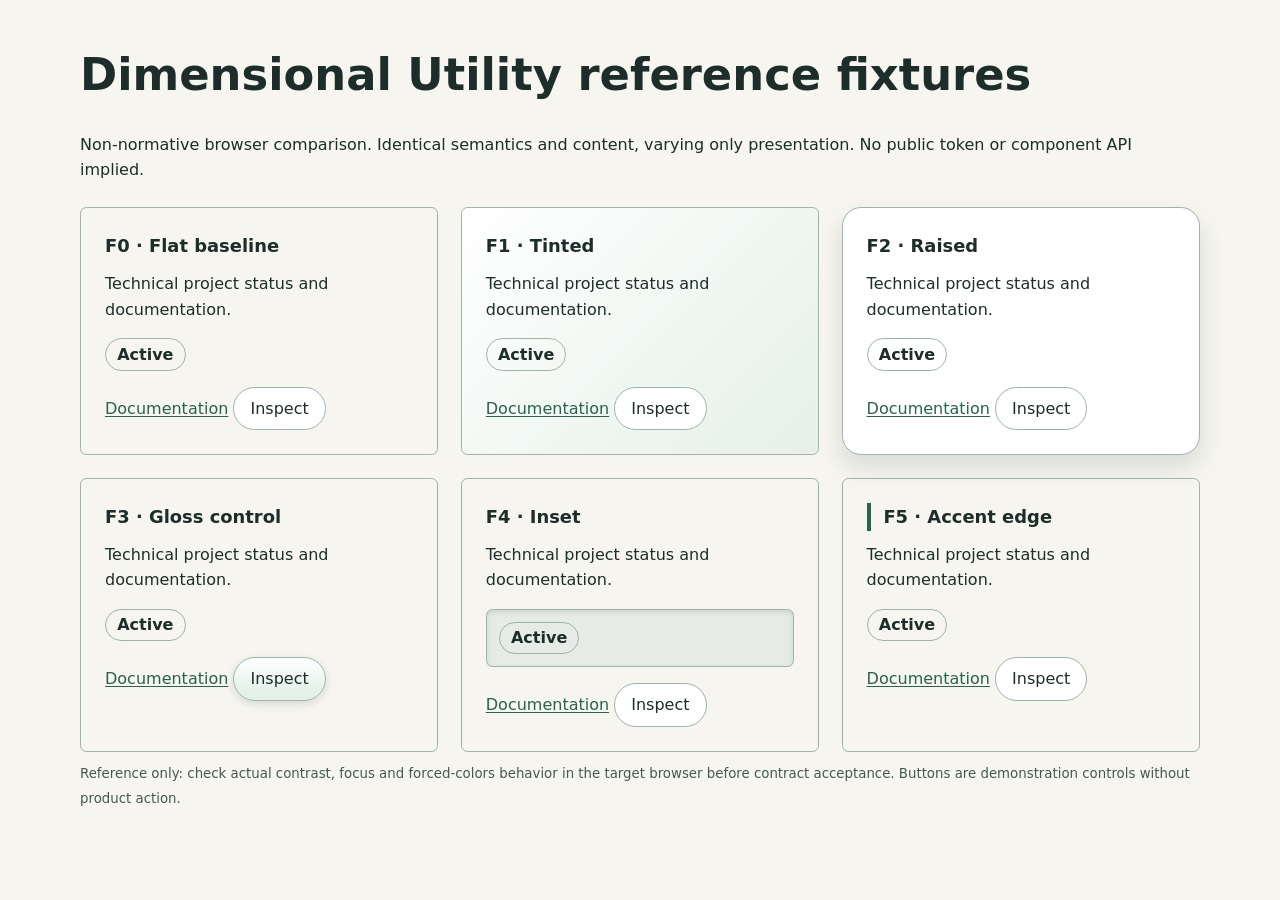
==== docs/examples/dimensional-utility-reference.html @ 25db0d96 "docs: add browser-openable non-normative Utility material comparison" ====
<!doctype html>
<html lang="en"><meta charset="utf-8"><meta name="viewport" content="width=device-width,initial-scale=1">
<title>Dimensional Utility — non-normative comparison</title>
<style>
:root{color-scheme:light dark;--paper:#f6f5f0;--ink:#1c2d2a;--muted:#455954;--line:#9cb5a8;--accent:#27634f;--focus:#195cb5;--raised:#fff;--tint:#e4f0e9;--well:#e6ebe7;--shadow:rgb(22 49 37 / .13)}
@media(prefers-color-scheme:dark){:root{--paper:#182420;--ink:#f3f7f4;--muted:#d2e0d9;--line:#6a887a;--accent:#8ed4b2;--focus:#a9c9ff;--raised:#263b32;--tint:#30463b;--well:#112019;--shadow:rgb(0 0 0 / .32)}}
*{box-sizing:border-box}body{margin:0;background:var(--paper);color:var(--ink);font:1rem/1.6 system-ui,sans-serif}main{width:min(70rem,calc(100% - 2rem));margin:3rem auto}h1{font-size:clamp(1.7rem,4vw,2.8rem);line-height:1.2}h2{font-size:1.12rem;margin:0 0 .65rem}p{margin:.5rem 0 1rem}a{color:var(--accent);text-decoration:underline;text-underline-offset:.15em}a:focus-visible,button:focus-visible{outline:3px solid var(--focus);outline-offset:4px}button{font:inherit;cursor:pointer;color:var(--ink);background:var(--raised);border:1px solid var(--line);border-radius:999px;padding:.5rem 1rem}button:disabled{opacity:.6;cursor:not-allowed}button:active{box-shadow:inset 0 2px 5px var(--shadow)}.grid{display:grid;grid-template-columns:repeat(auto-fit,minmax(min(100%,19rem),1fr));gap:1.4rem;margin-top:1.5rem}.fixture{padding:1.5rem;border:1px solid var(--line);border-radius:.4rem}.status{display:inline-block;font-weight:700;border:1px solid var(--line);padding:.15rem .7rem;border-radius:999px}.flat{background:var(--paper)}.tinted{background:linear-gradient(135deg,var(--raised),var(--tint))}.raised{background:var(--raised);border-radius:1.2rem;box-shadow:0 12px 25px var(--shadow)}.gloss button{background:linear-gradient(180deg,var(--raised),var(--tint) 80%);box-shadow:inset 0 2px 0 rgb(255 255 255 / .24),0 3px 8px var(--shadow)}.inset .well{background:var(--well);box-shadow:inset 0 2px 5px var(--shadow);border:1px solid var(--line);padding:.75rem;border-radius:.4rem}.accent h2{border-inline-start:.3rem solid var(--accent);padding-inline-start:.8rem}small{color:var(--muted)}@media(forced-colors:active){.fixture,.status,button,.well{border:1px solid CanvasText;box-shadow:none!important;background:Canvas!important;color:CanvasText!important}.accent h2{border-inline-start:4px solid Highlight}}@media(prefers-reduced-motion:reduce){*,*::before,*::after{scroll-behavior:auto!important;animation:none!important;transition:none!important}}
</style>
<main><h1>Dimensional Utility reference fixtures</h1><p>Non-normative browser comparison. Identical semantics and content, varying only presentation. No public token or component API implied.</p><div class="grid">
<section class="fixture flat" aria-labelledby="f0"><h2 id="f0">F0 · Flat baseline</h2><p>Technical project status and documentation.</p><p><span class="status">Active</span></p><a href="#reference">Documentation</a> <button type="button">Inspect</button></section>
<section class="fixture tinted" aria-labelledby="f1"><h2 id="f1">F1 · Tinted</h2><p>Technical project status and documentation.</p><p><span class="status">Active</span></p><a href="#reference">Documentation</a> <button type="button">Inspect</button></section>
<section class="fixture raised" aria-labelledby="f2"><h2 id="f2">F2 · Raised</h2><p>Technical project status and documentation.</p><p><span class="status">Active</span></p><a href="#reference">Documentation</a> <button type="button">Inspect</button></section>
<section class="fixture gloss" aria-labelledby="f3"><h2 id="f3">F3 · Gloss control</h2><p>Technical project status and documentation.</p><p><span class="status">Active</span></p><a href="#reference">Documentation</a> <button type="button">Inspect</button></section>
<section class="fixture inset" aria-labelledby="f4"><h2 id="f4">F4 · Inset</h2><p>Technical project status and documentation.</p><p class="well"><span class="status">Active</span></p><a href="#reference">Documentation</a> <button type="button">Inspect</button></section>
<section class="fixture accent" aria-labelledby="f5"><h2 id="f5">F5 · Accent edge</h2><p>Technical project status and documentation.</p><p><span class="status">Active</span></p><a href="#reference">Documentation</a> <button type="button">Inspect</button></section>
</div><p id="reference"><small>Reference only: check actual contrast, focus and forced-colors behavior in the target browser before contract acceptance. Buttons are demonstration controls without product action.</small></p></main></html>
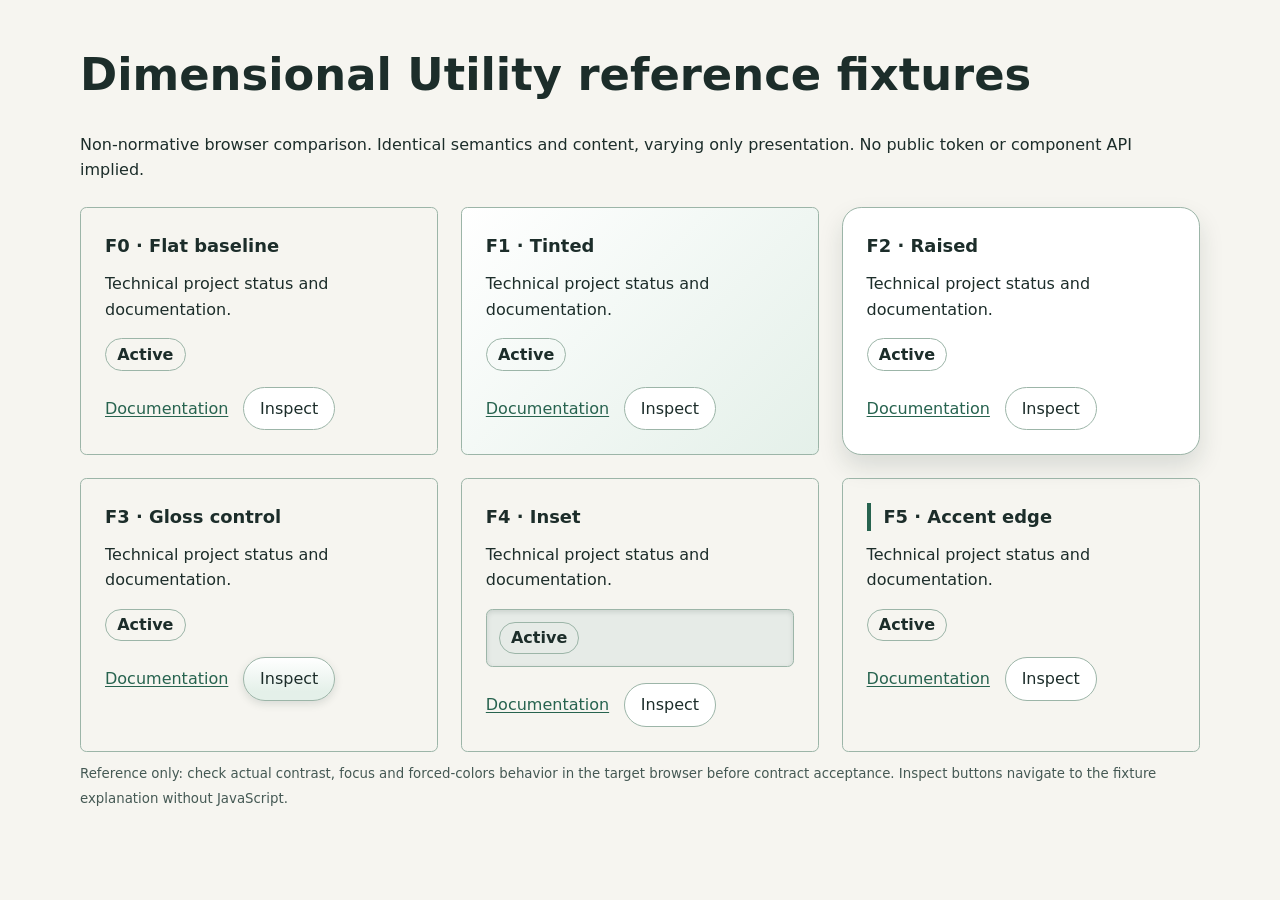
==== commit 5c5f51dc: "docs: make fixture controls functional without JavaScript" ====
--- a/docs/examples/dimensional-utility-reference.html
+++ b/docs/examples/dimensional-utility-reference.html
@@ -4,13 +4,13 @@
 <style>
 :root{color-scheme:light dark;--paper:#f6f5f0;--ink:#1c2d2a;--muted:#455954;--line:#9cb5a8;--accent:#27634f;--focus:#195cb5;--raised:#fff;--tint:#e4f0e9;--well:#e6ebe7;--shadow:rgb(22 49 37 / .13)}
 @media(prefers-color-scheme:dark){:root{--paper:#182420;--ink:#f3f7f4;--muted:#d2e0d9;--line:#6a887a;--accent:#8ed4b2;--focus:#a9c9ff;--raised:#263b32;--tint:#30463b;--well:#112019;--shadow:rgb(0 0 0 / .32)}}
-*{box-sizing:border-box}body{margin:0;background:var(--paper);color:var(--ink);font:1rem/1.6 system-ui,sans-serif}main{width:min(70rem,calc(100% - 2rem));margin:3rem auto}h1{font-size:clamp(1.7rem,4vw,2.8rem);line-height:1.2}h2{font-size:1.12rem;margin:0 0 .65rem}p{margin:.5rem 0 1rem}a{color:var(--accent);text-decoration:underline;text-underline-offset:.15em}a:focus-visible,button:focus-visible{outline:3px solid var(--focus);outline-offset:4px}button{font:inherit;cursor:pointer;color:var(--ink);background:var(--raised);border:1px solid var(--line);border-radius:999px;padding:.5rem 1rem}button:disabled{opacity:.6;cursor:not-allowed}button:active{box-shadow:inset 0 2px 5px var(--shadow)}.grid{display:grid;grid-template-columns:repeat(auto-fit,minmax(min(100%,19rem),1fr));gap:1.4rem;margin-top:1.5rem}.fixture{padding:1.5rem;border:1px solid var(--line);border-radius:.4rem}.status{display:inline-block;font-weight:700;border:1px solid var(--line);padding:.15rem .7rem;border-radius:999px}.flat{background:var(--paper)}.tinted{background:linear-gradient(135deg,var(--raised),var(--tint))}.raised{background:var(--raised);border-radius:1.2rem;box-shadow:0 12px 25px var(--shadow)}.gloss button{background:linear-gradient(180deg,var(--raised),var(--tint) 80%);box-shadow:inset 0 2px 0 rgb(255 255 255 / .24),0 3px 8px var(--shadow)}.inset .well{background:var(--well);box-shadow:inset 0 2px 5px var(--shadow);border:1px solid var(--line);padding:.75rem;border-radius:.4rem}.accent h2{border-inline-start:.3rem solid var(--accent);padding-inline-start:.8rem}small{color:var(--muted)}@media(forced-colors:active){.fixture,.status,button,.well{border:1px solid CanvasText;box-shadow:none!important;background:Canvas!important;color:CanvasText!important}.accent h2{border-inline-start:4px solid Highlight}}@media(prefers-reduced-motion:reduce){*,*::before,*::after{scroll-behavior:auto!important;animation:none!important;transition:none!important}}
+*{box-sizing:border-box}body{margin:0;background:var(--paper);color:var(--ink);font:1rem/1.6 system-ui,sans-serif}main{width:min(70rem,calc(100% - 2rem));margin:3rem auto}h1{font-size:clamp(1.7rem,4vw,2.8rem);line-height:1.2}h2{font-size:1.12rem;margin:0 0 .65rem}p{margin:.5rem 0 1rem}a{color:var(--accent);text-decoration:underline;text-underline-offset:.15em}a:focus-visible,button:focus-visible{outline:3px solid var(--focus);outline-offset:4px}form{display:inline-block;margin:0 0 0 .6rem}button{font:inherit;cursor:pointer;color:var(--ink);background:var(--raised);border:1px solid var(--line);border-radius:999px;padding:.5rem 1rem}button:disabled{opacity:.6;cursor:not-allowed}button:active{box-shadow:inset 0 2px 5px var(--shadow)}.grid{display:grid;grid-template-columns:repeat(auto-fit,minmax(min(100%,19rem),1fr));gap:1.4rem;margin-top:1.5rem}.fixture{padding:1.5rem;border:1px solid var(--line);border-radius:.4rem}.status{display:inline-block;font-weight:700;border:1px solid var(--line);padding:.15rem .7rem;border-radius:999px}.flat{background:var(--paper)}.tinted{background:linear-gradient(135deg,var(--raised),var(--tint))}.raised{background:var(--raised);border-radius:1.2rem;box-shadow:0 12px 25px var(--shadow)}.gloss button{background:linear-gradient(180deg,var(--raised),var(--tint) 80%);box-shadow:inset 0 2px 0 rgb(255 255 255 / .24),0 3px 8px var(--shadow)}.inset .well{background:var(--well);box-shadow:inset 0 2px 5px var(--shadow);border:1px solid var(--line);padding:.75rem;border-radius:.4rem}.accent h2{border-inline-start:.3rem solid var(--accent);padding-inline-start:.8rem}small{color:var(--muted)}@media(forced-colors:active){.fixture,.status,button,.well{border:1px solid CanvasText;box-shadow:none!important;background:Canvas!important;color:CanvasText!important}.accent h2{border-inline-start:4px solid Highlight}}@media(prefers-reduced-motion:reduce){*,*::before,*::after{scroll-behavior:auto!important;animation:none!important;transition:none!important}}
 </style>
 <main><h1>Dimensional Utility reference fixtures</h1><p>Non-normative browser comparison. Identical semantics and content, varying only presentation. No public token or component API implied.</p><div class="grid">
-<section class="fixture flat" aria-labelledby="f0"><h2 id="f0">F0 · Flat baseline</h2><p>Technical project status and documentation.</p><p><span class="status">Active</span></p><a href="#reference">Documentation</a> <button type="button">Inspect</button></section>
-<section class="fixture tinted" aria-labelledby="f1"><h2 id="f1">F1 · Tinted</h2><p>Technical project status and documentation.</p><p><span class="status">Active</span></p><a href="#reference">Documentation</a> <button type="button">Inspect</button></section>
-<section class="fixture raised" aria-labelledby="f2"><h2 id="f2">F2 · Raised</h2><p>Technical project status and documentation.</p><p><span class="status">Active</span></p><a href="#reference">Documentation</a> <button type="button">Inspect</button></section>
-<section class="fixture gloss" aria-labelledby="f3"><h2 id="f3">F3 · Gloss control</h2><p>Technical project status and documentation.</p><p><span class="status">Active</span></p><a href="#reference">Documentation</a> <button type="button">Inspect</button></section>
-<section class="fixture inset" aria-labelledby="f4"><h2 id="f4">F4 · Inset</h2><p>Technical project status and documentation.</p><p class="well"><span class="status">Active</span></p><a href="#reference">Documentation</a> <button type="button">Inspect</button></section>
-<section class="fixture accent" aria-labelledby="f5"><h2 id="f5">F5 · Accent edge</h2><p>Technical project status and documentation.</p><p><span class="status">Active</span></p><a href="#reference">Documentation</a> <button type="button">Inspect</button></section>
-</div><p id="reference"><small>Reference only: check actual contrast, focus and forced-colors behavior in the target browser before contract acceptance. Buttons are demonstration controls without product action.</small></p></main></html>+<section class="fixture flat" aria-labelledby="f0"><h2 id="f0">F0 · Flat baseline</h2><p>Technical project status and documentation.</p><p><span class="status">Active</span></p><a href="#reference">Documentation</a> <form action="#reference"><button type="submit">Inspect</button></form></section>
+<section class="fixture tinted" aria-labelledby="f1"><h2 id="f1">F1 · Tinted</h2><p>Technical project status and documentation.</p><p><span class="status">Active</span></p><a href="#reference">Documentation</a> <form action="#reference"><button type="submit">Inspect</button></form></section>
+<section class="fixture raised" aria-labelledby="f2"><h2 id="f2">F2 · Raised</h2><p>Technical project status and documentation.</p><p><span class="status">Active</span></p><a href="#reference">Documentation</a> <form action="#reference"><button type="submit">Inspect</button></form></section>
+<section class="fixture gloss" aria-labelledby="f3"><h2 id="f3">F3 · Gloss control</h2><p>Technical project status and documentation.</p><p><span class="status">Active</span></p><a href="#reference">Documentation</a> <form action="#reference"><button type="submit">Inspect</button></form></section>
+<section class="fixture inset" aria-labelledby="f4"><h2 id="f4">F4 · Inset</h2><p>Technical project status and documentation.</p><p class="well"><span class="status">Active</span></p><a href="#reference">Documentation</a> <form action="#reference"><button type="submit">Inspect</button></form></section>
+<section class="fixture accent" aria-labelledby="f5"><h2 id="f5">F5 · Accent edge</h2><p>Technical project status and documentation.</p><p><span class="status">Active</span></p><a href="#reference">Documentation</a> <form action="#reference"><button type="submit">Inspect</button></form></section>
+</div><p id="reference"><small>Reference only: check actual contrast, focus and forced-colors behavior in the target browser before contract acceptance. Inspect buttons navigate to the fixture explanation without JavaScript.</small></p></main></html>
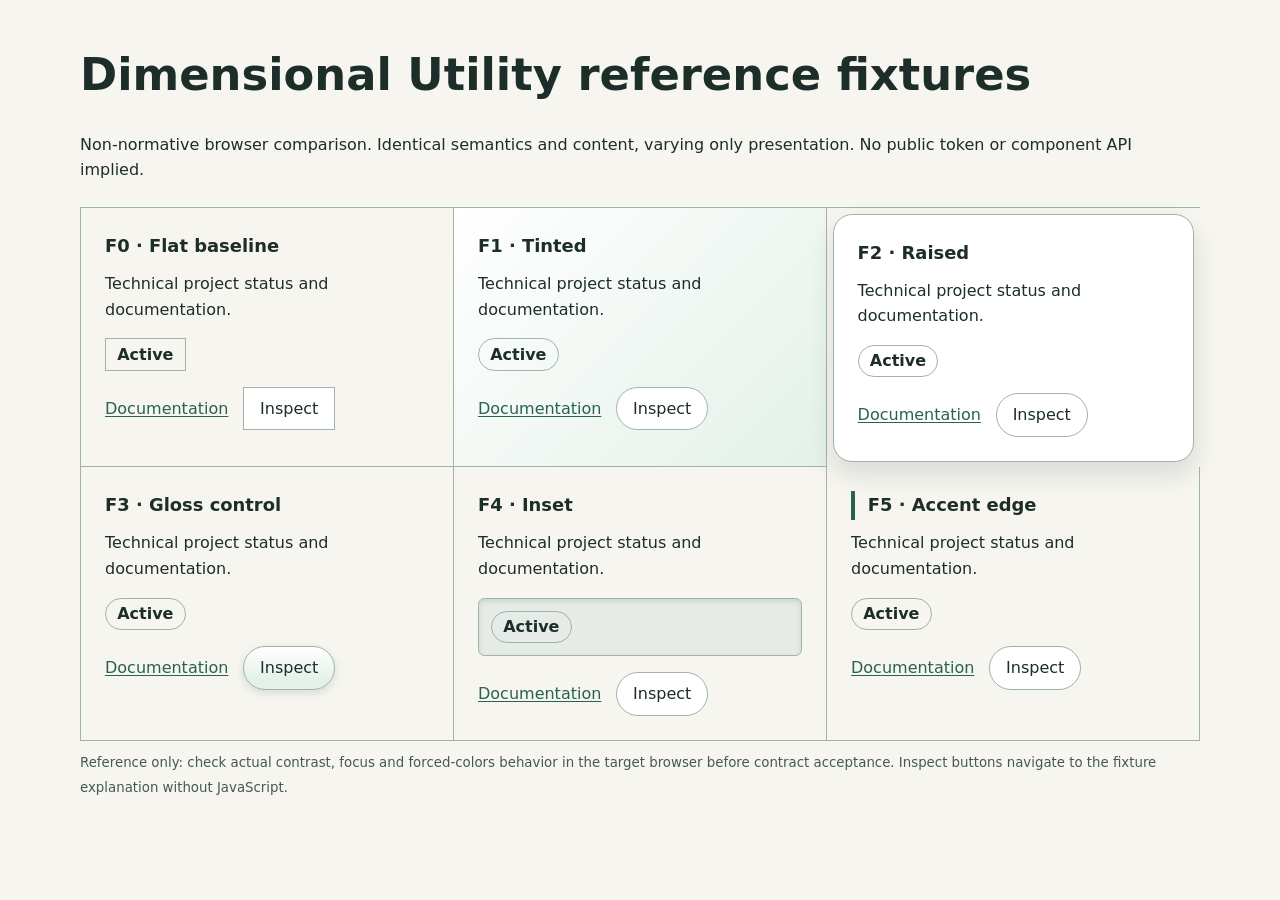
==== commit 9d9d192c: "docs: restore contiguous flat-first F0 reference control" ====
--- a/docs/examples/dimensional-utility-reference.html
+++ b/docs/examples/dimensional-utility-reference.html
@@ -4,7 +4,8 @@
 <style>
 :root{color-scheme:light dark;--paper:#f6f5f0;--ink:#1c2d2a;--muted:#455954;--line:#9cb5a8;--accent:#27634f;--focus:#195cb5;--raised:#fff;--tint:#e4f0e9;--well:#e6ebe7;--shadow:rgb(22 49 37 / .13)}
 @media(prefers-color-scheme:dark){:root{--paper:#182420;--ink:#f3f7f4;--muted:#d2e0d9;--line:#6a887a;--accent:#8ed4b2;--focus:#a9c9ff;--raised:#263b32;--tint:#30463b;--well:#112019;--shadow:rgb(0 0 0 / .32)}}
-*{box-sizing:border-box}body{margin:0;background:var(--paper);color:var(--ink);font:1rem/1.6 system-ui,sans-serif}main{width:min(70rem,calc(100% - 2rem));margin:3rem auto}h1{font-size:clamp(1.7rem,4vw,2.8rem);line-height:1.2}h2{font-size:1.12rem;margin:0 0 .65rem}p{margin:.5rem 0 1rem}a{color:var(--accent);text-decoration:underline;text-underline-offset:.15em}a:focus-visible,button:focus-visible{outline:3px solid var(--focus);outline-offset:4px}form{display:inline-block;margin:0 0 0 .6rem}button{font:inherit;cursor:pointer;color:var(--ink);background:var(--raised);border:1px solid var(--line);border-radius:999px;padding:.5rem 1rem}button:disabled{opacity:.6;cursor:not-allowed}button:active{box-shadow:inset 0 2px 5px var(--shadow)}.grid{display:grid;grid-template-columns:repeat(auto-fit,minmax(min(100%,19rem),1fr));gap:1.4rem;margin-top:1.5rem}.fixture{padding:1.5rem;border:1px solid var(--line);border-radius:.4rem}.status{display:inline-block;font-weight:700;border:1px solid var(--line);padding:.15rem .7rem;border-radius:999px}.flat{background:var(--paper)}.tinted{background:linear-gradient(135deg,var(--raised),var(--tint))}.raised{background:var(--raised);border-radius:1.2rem;box-shadow:0 12px 25px var(--shadow)}.gloss button{background:linear-gradient(180deg,var(--raised),var(--tint) 80%);box-shadow:inset 0 2px 0 rgb(255 255 255 / .24),0 3px 8px var(--shadow)}.inset .well{background:var(--well);box-shadow:inset 0 2px 5px var(--shadow);border:1px solid var(--line);padding:.75rem;border-radius:.4rem}.accent h2{border-inline-start:.3rem solid var(--accent);padding-inline-start:.8rem}small{color:var(--muted)}@media(forced-colors:active){.fixture,.status,button,.well{border:1px solid CanvasText;box-shadow:none!important;background:Canvas!important;color:CanvasText!important}.accent h2{border-inline-start:4px solid Highlight}}@media(prefers-reduced-motion:reduce){*,*::before,*::after{scroll-behavior:auto!important;animation:none!important;transition:none!important}}
+*{box-sizing:border-box}body{margin:0;background:var(--paper);color:var(--ink);font:1rem/1.6 system-ui,sans-serif}main{width:min(70rem,calc(100% - 2rem));margin:3rem auto}h1,h2{overflow-wrap:anywhere}h1{font-size:clamp(1.7rem,4vw,2.8rem);line-height:1.2}h2{font-size:1.12rem;margin:0 0 .65rem}p{margin:.5rem 0 1rem}a{overflow-wrap:anywhere;color:var(--accent);text-decoration:underline;text-underline-offset:.15em}a:focus-visible,button:focus-visible{outline:3px solid var(--focus);outline-offset:4px}form{display:inline-block;margin:0 0 0 .6rem}button{font:inherit;cursor:pointer;color:var(--ink);background:var(--raised);border:1px solid var(--line);border-radius:0;padding:.5rem 1rem}.fixture:not(.flat) button{border-radius:999px}button:disabled{opacity:.6;cursor:not-allowed}button:active{box-shadow:inset 0 2px 5px var(--shadow)}.grid{display:grid;grid-template-columns:repeat(auto-fit,minmax(min(100%,19rem),1fr));gap:0;border-block-start:1px solid var(--line);border-inline-start:1px solid var(--line);margin-top:1.5rem}.fixture{padding:1.5rem;border:0;border-inline-end:1px solid var(--line);border-block-end:1px solid var(--line);border-radius:0}.status{display:inline-block;font-weight:700;border:1px solid var(--line);padding:.15rem .7rem;border-radius:0}.fixture:not(.flat) .status{border-radius:999px}.flat{background:var(--paper)}.tinted{background:linear-gradient(135deg,var(--raised),var(--tint))}.raised{background:var(--raised);border:1px solid var(--line);margin:.35rem;border-radius:1.2rem;box-shadow:0 12px 25px var(--shadow)}.gloss button{background:linear-gradient(180deg,var(--raised),var(--tint) 80%);box-shadow:inset 0 2px 0 rgb(255 255 255 / .24),0 3px 8px var(--shadow)}.inset .well{background:var(--well);box-shadow:inset 0 2px 5px var(--shadow);border:1px solid var(--line);padding:.75rem;border-radius:.4rem}.accent h2{border-inline-start:.3rem solid var(--accent);padding-inline-start:.8rem}small{color:var(--muted)}@media(forced-colors:active){.grid{border-color:CanvasText}.fixture,.status,button,.well{box-shadow:none!important;background:Canvas!important;color:CanvasText!important;border-color:CanvasText}.fixture:not(.raised){border:0;border-inline-end:1px solid CanvasText;border-block-end:1px solid CanvasText}.accent h2{border-inline-start:4px solid Highlight}}@media(prefers-reduced-motion:reduce){*,*::before,*::after{scroll-behavior:auto!important;animation:none!important;transition:none!important}}
+@media(max-width:480px){.fixture{padding:.85rem}.inset .well{padding:.4rem}.status{padding:.1rem .4rem}form{margin:.25rem 0 0}}
 </style>
 <main><h1>Dimensional Utility reference fixtures</h1><p>Non-normative browser comparison. Identical semantics and content, varying only presentation. No public token or component API implied.</p><div class="grid">
 <section class="fixture flat" aria-labelledby="f0"><h2 id="f0">F0 · Flat baseline</h2><p>Technical project status and documentation.</p><p><span class="status">Active</span></p><a href="#reference">Documentation</a> <form action="#reference"><button type="submit">Inspect</button></form></section>
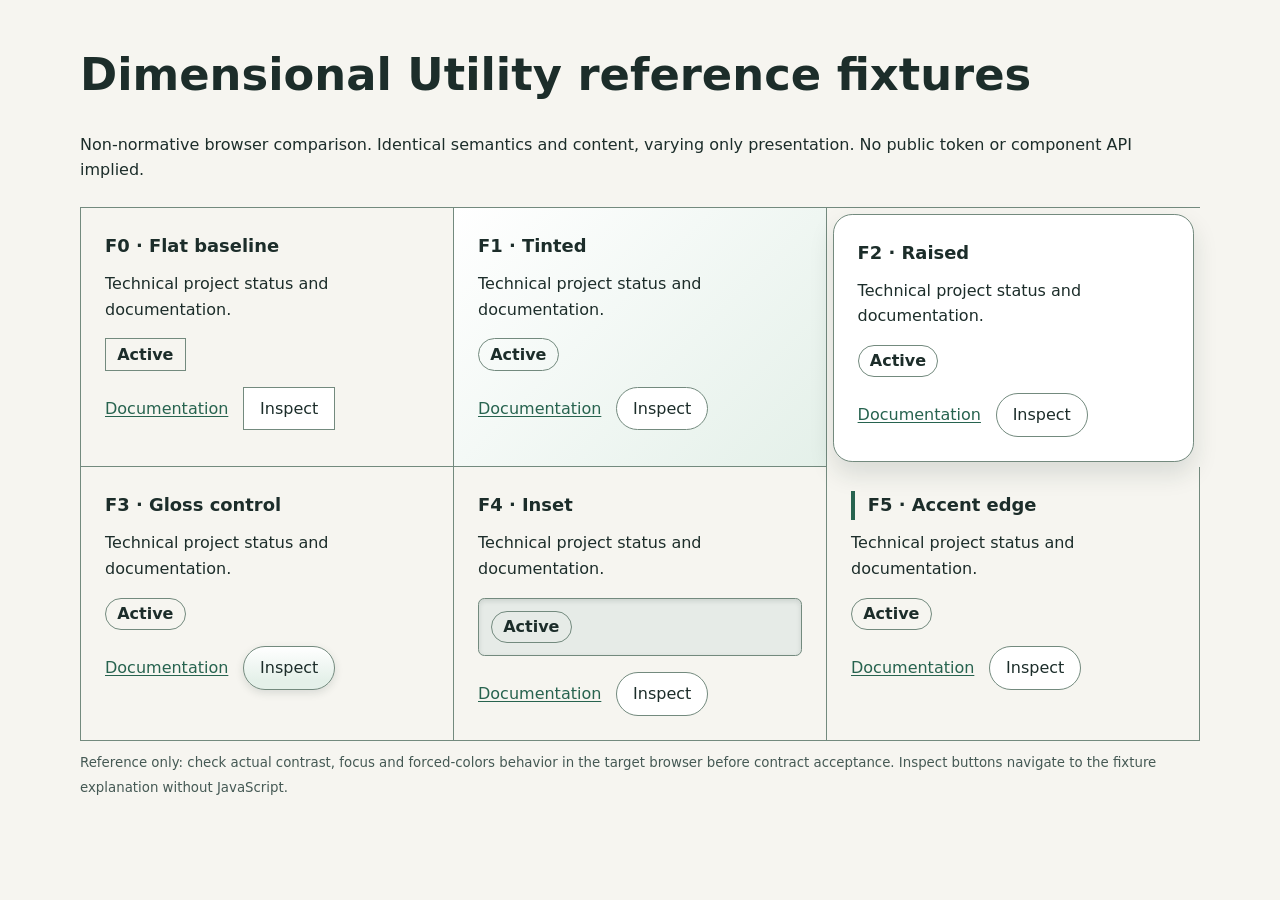
==== commit 1096868b: "fix: raise Utility fixture boundary contrast" ====
--- a/docs/examples/dimensional-utility-reference.html
+++ b/docs/examples/dimensional-utility-reference.html
@@ -2,7 +2,7 @@
 <html lang="en"><meta charset="utf-8"><meta name="viewport" content="width=device-width,initial-scale=1">
 <title>Dimensional Utility — non-normative comparison</title>
 <style>
-:root{color-scheme:light dark;--paper:#f6f5f0;--ink:#1c2d2a;--muted:#455954;--line:#9cb5a8;--accent:#27634f;--focus:#195cb5;--raised:#fff;--tint:#e4f0e9;--well:#e6ebe7;--shadow:rgb(22 49 37 / .13)}
+:root{color-scheme:light dark;--paper:#f6f5f0;--ink:#1c2d2a;--muted:#455954;--line:#738a7e;--accent:#27634f;--focus:#195cb5;--raised:#fff;--tint:#e4f0e9;--well:#e6ebe7;--shadow:rgb(22 49 37 / .13)}
 @media(prefers-color-scheme:dark){:root{--paper:#182420;--ink:#f3f7f4;--muted:#d2e0d9;--line:#6a887a;--accent:#8ed4b2;--focus:#a9c9ff;--raised:#263b32;--tint:#30463b;--well:#112019;--shadow:rgb(0 0 0 / .32)}}
 *{box-sizing:border-box}body{margin:0;background:var(--paper);color:var(--ink);font:1rem/1.6 system-ui,sans-serif}main{width:min(70rem,calc(100% - 2rem));margin:3rem auto}h1,h2{overflow-wrap:anywhere}h1{font-size:clamp(1.7rem,4vw,2.8rem);line-height:1.2}h2{font-size:1.12rem;margin:0 0 .65rem}p{margin:.5rem 0 1rem}a{overflow-wrap:anywhere;color:var(--accent);text-decoration:underline;text-underline-offset:.15em}a:focus-visible,button:focus-visible{outline:3px solid var(--focus);outline-offset:4px}form{display:inline-block;margin:0 0 0 .6rem}button{font:inherit;cursor:pointer;color:var(--ink);background:var(--raised);border:1px solid var(--line);border-radius:0;padding:.5rem 1rem}.fixture:not(.flat) button{border-radius:999px}button:disabled{opacity:.6;cursor:not-allowed}button:active{box-shadow:inset 0 2px 5px var(--shadow)}.grid{display:grid;grid-template-columns:repeat(auto-fit,minmax(min(100%,19rem),1fr));gap:0;border-block-start:1px solid var(--line);border-inline-start:1px solid var(--line);margin-top:1.5rem}.fixture{padding:1.5rem;border:0;border-inline-end:1px solid var(--line);border-block-end:1px solid var(--line);border-radius:0}.status{display:inline-block;font-weight:700;border:1px solid var(--line);padding:.15rem .7rem;border-radius:0}.fixture:not(.flat) .status{border-radius:999px}.flat{background:var(--paper)}.tinted{background:linear-gradient(135deg,var(--raised),var(--tint))}.raised{background:var(--raised);border:1px solid var(--line);margin:.35rem;border-radius:1.2rem;box-shadow:0 12px 25px var(--shadow)}.gloss button{background:linear-gradient(180deg,var(--raised),var(--tint) 80%);box-shadow:inset 0 2px 0 rgb(255 255 255 / .24),0 3px 8px var(--shadow)}.inset .well{background:var(--well);box-shadow:inset 0 2px 5px var(--shadow);border:1px solid var(--line);padding:.75rem;border-radius:.4rem}.accent h2{border-inline-start:.3rem solid var(--accent);padding-inline-start:.8rem}small{color:var(--muted)}@media(forced-colors:active){.grid{border-color:CanvasText}.fixture,.status,button,.well{box-shadow:none!important;background:Canvas!important;color:CanvasText!important;border-color:CanvasText}.fixture:not(.raised){border:0;border-inline-end:1px solid CanvasText;border-block-end:1px solid CanvasText}.accent h2{border-inline-start:4px solid Highlight}}@media(prefers-reduced-motion:reduce){*,*::before,*::after{scroll-behavior:auto!important;animation:none!important;transition:none!important}}
 @media(max-width:480px){.fixture{padding:.85rem}.inset .well{padding:.4rem}.status{padding:.1rem .4rem}form{margin:.25rem 0 0}}
